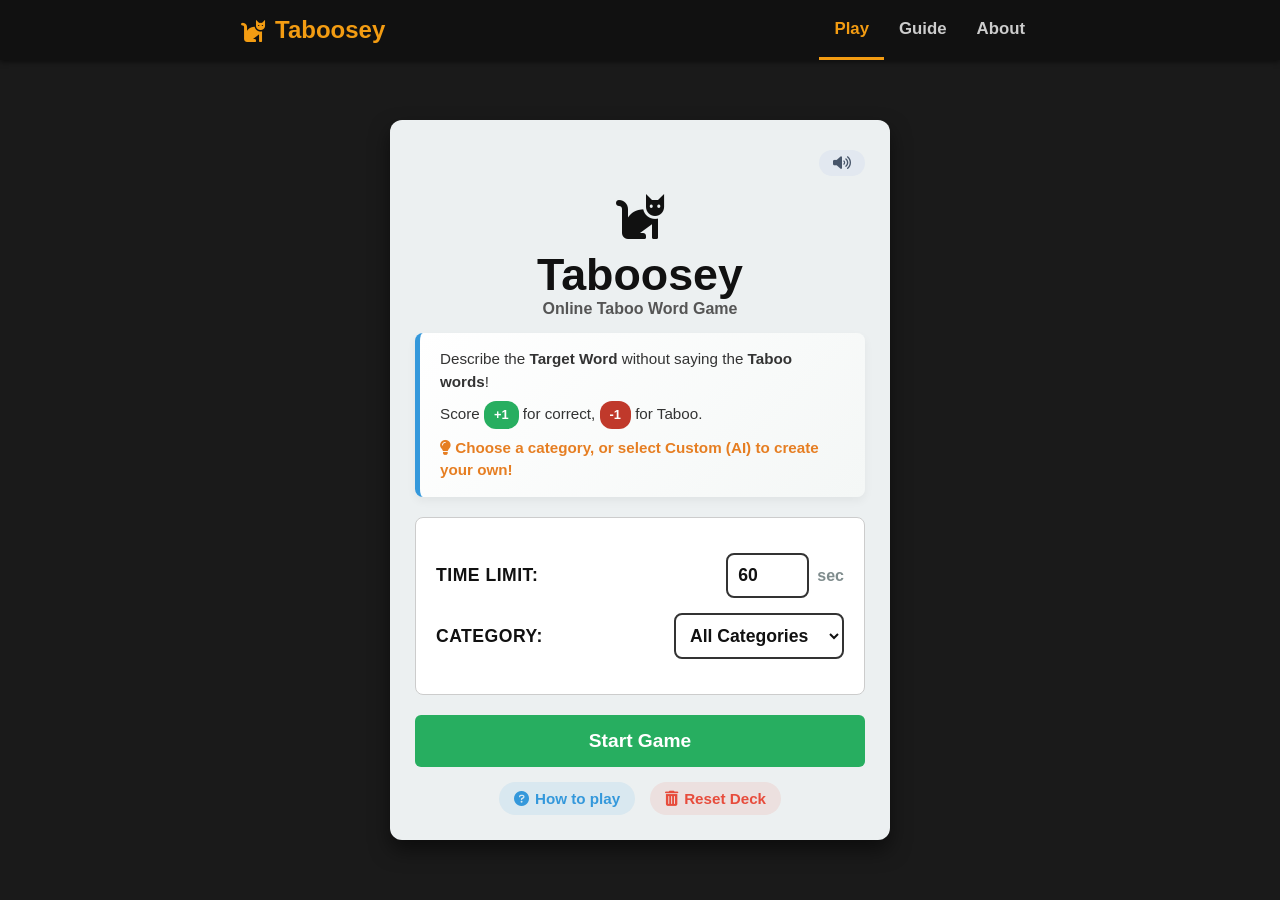
==== index.html @ 21d7a6ec "Add files via upload" ====
<!DOCTYPE html>
<html lang="en">
<head>
    <meta charset="UTF-8">
    <meta name="viewport" content="width=device-width, initial-scale=1.0, maximum-scale=1.0, user-scalable=no">
    <title>Taboosey: Online Taboo Word Game</title>
    
    <link rel="icon" type="image/png" href="icon.png?v=2">
    <link rel="apple-touch-icon" href="icon.png?v=2">
    <link rel="manifest" href="manifest.json">
    <meta name="theme-color" content="#1a1a1a">

    <meta name="description" content="Describe the word without saying the Taboo words! Play instantly on your phone.">
    
    <meta property="og:type" content="website">
    <meta property="og:url" content="https://taboosey.com/">
    <meta property="og:title" content="Taboosey: Online Taboo Word Game">
    <meta property="og:description" content="Describe the word without saying the Taboo words! Play instantly on your phone.">
    <meta property="og:image" content="https://taboosey.com/social-preview-image.png">
    <meta property="og:image:width" content="1200">
    <meta property="og:image:height" content="630">

    <meta name="twitter:card" content="summary_large_image">
    <meta name="twitter:title" content="Taboosey">
    <meta name="twitter:description" content="Describe the word without saying the Taboo words!">
    <meta name="twitter:image" content="https://taboosey.com/social-preview-image.png">

    <meta name="google-adsense-account" content="ca-pub-7570484814519250">
    <script async src="https://pagead2.googlesyndication.com/pagead/js/adsbygoogle.js?client=ca-pub-7570484814519250" crossorigin="anonymous"></script>

    <link rel="stylesheet" href="https://cdnjs.cloudflare.com/ajax/libs/font-awesome/6.0.0/css/all.min.css">
    <link rel="stylesheet" href="style.css">
</head>
<body>

    <!-- OUTER WEBPAGE NAVIGATION -->
    <nav class="top-nav">
        <div class="nav-content">
            <div class="logo"><i class="fas fa-cat"></i> Taboosey</div>
            <div class="nav-links">
                <button class="nav-tab active" data-target="page-play">Play</button>
                <button class="nav-tab" data-target="page-guide">Guide</button>
                <button class="nav-tab" data-target="page-about">About</button>
            </div>
        </div>
    </nav>

    <!-- PAGE 1: PLAY -->
    <main id="page-play" class="site-page active">
        <div class="app-wrapper">
            <div id="app">
                
                <div class="game-top-bar">
                    <button id="home-btn" class="top-bar-btn" style="display: none;"><i class="fas fa-home"></i> Menu</button>
                    <div style="flex: 1;"></div>
                    <button id="global-mute-btn" class="top-bar-btn"><i class="fas fa-volume-up"></i></button>
                </div>

                <div id="setup-screen" class="screen active">
                    <div class="title-area">
                        <i class="fas fa-cat main-cat-icon"></i>
                        <h1>Taboosey</h1>
                        <p class="subtitle">Online Taboo Word Game</p>
                    </div>
                    
                    <div class="brief-rules">
                        <p style="margin-top: 0; margin-bottom: 8px;">Describe the <strong>Target Word</strong> without saying the <strong>Taboo words</strong>!</p>
                        <p style="margin: 0; margin-bottom: 8px;">Score <span class="score-badge success">+1</span> for correct, <span class="score-badge danger">-1</span> for Taboo.</p>
                        <p style="margin: 0; font-weight: bold; color: #e67e22;"><i class="fas fa-lightbulb"></i> Choose a category, or select Custom (AI) to create your own!</p>
                    </div>
                    
                    <div class="settings-container">
                        <div class="input-group">
                            <label class="stylish-label" for="time-limit">Time Limit:</label>
                            <div class="input-wrap">
                                <input type="number" id="time-limit" value="60" min="10" max="120">
                                <span class="unit">sec</span>
                            </div>
                        </div>

                        <div class="input-group">
                            <label class="stylish-label" for="setup-category">Category:</label>
                            <select id="setup-category" class="stylish-input">
                                <option value="All">All Categories</option>
                                <option value="Food">Food & Drink</option>
                                <option value="Animals">Animals</option>
                                <option value="Tech">Technology</option>
                                <option value="Nature">Nature</option>
                                <option value="Places">Places & Locations</option>
                                <option value="Actions">Actions & Verbs</option>
                                <option value="Custom">Custom (AI)</option>
                            </select>
                        </div>
                        
                        <div class="input-group" id="custom-cat-group-setup" style="display: none; align-items: flex-start; flex-direction: column;">
                            <label class="stylish-label" for="custom-cat-input-setup" style="margin-bottom: 5px;">Custom Topic:</label>
                            <div style="width: 100%;">
                                <input type="text" id="custom-cat-input-setup" class="stylish-input" placeholder="Type anything..." style="width: 100%; box-sizing: border-box;">
                                <span id="error-msg-setup" class="error-text">Please enter a topic!</span>
                            </div>
                        </div>
                    </div>

                    <button id="start-game-btn" class="btn-success btn-large">Start Game</button>
                    
                    <div class="bottom-links-container">
                        <span class="how-to-play-link"><i class="fas fa-question-circle"></i> How to play</span>
                        <span id="clear-memory-link" class="reset-memory-link"><i class="fas fa-trash-alt"></i> Reset Deck</span>
                    </div>
                </div>

                <div id="turn-screen" class="screen">
                    <div class="turn-header">
                        <h2 id="team-announcement">Team 1's Turn</h2>
                    </div>
                    
                    <div class="stats-panel">
                        <div class="team-totals">
                            <div class="team-stat">
                                <h3 class="t1-label">Team 1</h3>
                                <span id="t1-score-display" class="big-score t1-score">0</span>
                            </div>
                            <div class="team-stat">
                                <h3 class="t2-label">Team 2</h3>
                                <span id="t2-score-display" class="big-score t2-score">0</span>
                            </div>
                        </div>
                        
                        <div class="history-section">
                            <h3>Round History</h3>
                            <div class="history-grid-header">
                                <span class="hg-round">Round</span>
                                <span class="hg-t1 t1-label">T1</span>
                                <span class="hg-blank"></span>
                                <span class="hg-t2 t2-label">T2</span>
                                <span class="hg-details"></span>
                            </div>
                            <div class="history-container">
                                <ul id="score-history-list">
                                    <li class="history-placeholder">No rounds played yet.</li>
                                </ul>
                            </div>
                        </div>
                    </div>

                    <div class="ad-container-manual">
                        <ins class="adsbygoogle"
                             style="display:block"
                             data-ad-client="ca-pub-7570484814519250"
                             data-ad-slot="REPLACE_WITH_YOUR_AD_SLOT_ID"
                             data-ad-format="horizontal"
                             data-full-width-responsive="true"></ins>
                    </div>

                    <div class="turn-controls">
                        <div class="settings-row">
                            <div class="setting-item">
                                <label class="stylish-label" for="turn-time-limit">Time:</label>
                                <input type="number" id="turn-time-limit" class="small-input" value="60" min="10" max="120">
                            </div>
                            <div class="setting-item">
                                <label class="stylish-label" for="turn-category">Category:</label>
                                <select id="turn-category" class="stylish-input small-select">
                                    <option value="All">All</option>
                                    <option value="Food">Food</option>
                                    <option value="Animals">Animals</option>
                                    <option value="Tech">Tech</option>
                                    <option value="Nature">Nature</option>
                                    <option value="Places">Places</option>
                                    <option value="Actions">Actions</option>
                                    <option value="Custom">Custom (AI)</option>
                                </select>
                            </div>
                            
                            <div class="setting-item" id="custom-cat-group-turn" style="display: none; width: 100%; flex-direction: column; margin-top: 5px;">
                                <div style="display: flex; align-items: center; gap: 8px; width: 100%;">
                                    <label class="stylish-label" for="custom-cat-input-turn">Topic:</label>
                                    <input type="text" id="custom-cat-input-turn" class="stylish-input" placeholder="Type anything..." style="flex: 1;">
                                </div>
                                <span id="error-msg-turn" class="error-text">Please enter a topic!</span>
                            </div>
                        </div>

                        <div class="action-row">
                            <button id="reset-scores-btn" class="btn-danger">Reset</button>
                            <button id="start-turn-btn" class="btn-success">Start Next Round</button>
                        </div>
                    </div>
                </div>

                <div id="game-screen" class="screen">
                    <div class="header">
                        <div class="timer-wrap">
                            <span id="timer-display">60</span>s
                        </div>
                        <div class="score-wrap">
                            Score: <span id="current-round-score">0</span>
                        </div>
                    </div>
                    
                    <div class="card taboo-card" id="active-card">
                        <div id="loading-overlay" style="display: none;">
                            <i class="fas fa-spinner fa-spin"></i> Generating...<br>
                            <span style="font-size: 0.9rem; color: #7f8c8d; font-weight: normal;">(timer paused)</span>
                        </div>

                        <div id="card-content">
                            <h2 id="target-word">WORD</h2>
                            <hr>
                            <ul id="taboo-words">
                                <li>Taboo 1</li>
                                <li>Taboo 2</li>
                            </ul>
                        </div>
                    </div>

                    <div class="controls">
                        <button id="taboo-btn" class="btn-danger">Taboo (-1)</button>
                        <button id="skip-btn" class="btn-secondary">Skip (0)</button>
                        <button id="correct-btn" class="btn-success">Correct (+1)</button>
                    </div>
                    
                    <div class="utility-controls">
                        <button id="pause-btn" class="btn-warning">Pause</button>
                        <button id="end-round-btn" class="btn-danger">End Round</button>
                    </div>
                </div>

                <!-- Modals -->
                <div id="rules-modal" class="modal">
                    <div class="modal-content">
                        <span class="close-btn" id="close-rules-btn">&times;</span>
                        <h2><i class="fas fa-book-open"></i> How to Play</h2>
                        <ul class="aesthetic-list">
                            <li>Divide into two teams.</li>
                            <li>One player acts as the clue-giver. They must describe the <strong>Target Word</strong> to their team without using any of the <strong>Taboo words</strong> below it.</li>
                            <li><span class="score-badge success">+1 point</span> for correct guesses.</li>
                            <li><span class="score-badge danger">-1 point</span> if you accidentally say a Taboo word.</li>
                            <li><span class="score-badge secondary">0 points</span> to skip a hard word.</li>
                            <li>When time runs out, pass the device to the other team!</li>
                        </ul>
                    </div>
                </div>

                <div id="round-details-modal" class="modal">
                    <div class="modal-content" style="max-width: 450px;">
                        <span class="close-btn" id="close-details-btn">&times;</span>
                        <h2 id="details-round-title"><i class="fas fa-list-alt"></i> Details</h2>
                        <div class="details-teams-container">
                            <div class="details-team">
                                <h3 class="t1-label">Team 1</h3>
                                <ul id="t1-details-list" class="details-list"></ul>
                            </div>
                            <div class="details-team">
                                <h3 class="t2-label">Team 2</h3>
                                <ul id="t2-details-list" class="details-list"></ul>
                            </div>
                        </div>
                    </div>
                </div>

                <div id="custom-alert-modal" class="modal">
                    <div class="modal-content" style="max-width: 320px; text-align: center;">
                        <h2 id="custom-alert-title" style="border: none; padding-bottom: 0; margin-bottom: 10px;">Notice</h2>
                        <p id="custom-alert-message" style="margin: 10px 0 20px 0; color: #444; font-size: 1rem; line-height: 1.4;"></p>
                        <div class="action-row">
                            <button id="custom-alert-cancel" class="btn-secondary">Cancel</button>
                            <button id="custom-alert-confirm" class="btn-danger">Confirm</button>
                        </div>
                    </div>
                </div>
            </div>
        </div>
    </main>

    <!-- PAGE 2: GUIDE -->
    <main id="page-guide" class="site-page">
        <div class="info-container">
            <h2>Taboosey Guide</h2>
            <h3>What is Taboosey?</h3>
            <p>Taboosey is an online party word game that tests your creativity and communication. Whether you are hosting a game night with friends, running a team-building exercise on Zoom, or hanging out in the living room, Taboosey provides a fun experience. The concept is simple: describe the target word to your teammates without uttering any of the forbidden 'taboo' words listed on the card.</p>
            <h3>How to Play</h3>
            <p>Divide your group into two teams. When a team's round begins, one player is designated as the "clue-giver." This player looks at the screen, which displays a large <strong>Target Word</strong> at the top, followed by a list of 5 <strong>Taboo words</strong> below it.</p>
            <ul>
                <li><strong>Correct Guesses (+1 Point):</strong> If the team successfully guesses the word, tap the green "Correct" button to earn a point.</li>
                <li><strong>Taboo Violation (-1 Point):</strong> If the clue-giver accidentally says a forbidden word, tap the red "Taboo" button. You lose a point.</li>
                <li><strong>Skipping (0 Points):</strong> If a word is too difficult, you can pass by tapping the gray "Skip" button.</li>
            </ul>
            <h3>Winning Strategies</h3>
            <p><strong>Use Synonyms:</strong> The best clue-givers immediately think of alternative definitions. If the target word is "Bark," don't just think of a dog—describe the outside of a tree!</p>
            <p><strong>Fill in the Blank:</strong> Use common phrases or pop culture references where the target word is the missing piece (e.g., "The famous spy is named James ____").</p>
            <h3>The Custom (AI) Category</h3>
            <p>Our Custom (AI) Category feature allows you to input any topic—from "1990s Movies" to "Chemistry Terms"—and generates a custom playable deck using artificial intelligence.</p>
        </div>
    </main>

    <!-- PAGE 3: ABOUT -->
    <main id="page-about" class="site-page">
        <div class="info-container" style="text-align: center;">
            <h2>About Taboosey</h2>
            <p>Taboosey is a fast and easy way to play a Taboo word-guessing game with friends, without needing physical cards. With a massive built-in word deck and smart memory tracking, words are never repeated, ensuring every round stays fresh and unpredictable.</p>
            <div style="margin: 30px 0;">
                <a href="mailto:feedback@taboosey.com?subject=Taboosey%20Feedback" class="btn-success" style="text-decoration: none; display: inline-block; padding: 12px 25px;"><i class="fas fa-envelope"></i> Contact Support</a>
            </div>
            <div style="margin-top: 30px; padding-top: 15px; border-top: 1px solid #ddd;">
                <h3>Legal Policies</h3>
                <p>
                    <a href="privacy.html" style="color: #3498db; text-decoration: none; margin: 0 10px;">Privacy Policy</a> | 
                    <a href="terms.html" style="color: #3498db; text-decoration: none; margin: 0 10px;">Terms of Service</a>
                </p>
            </div>
        </div>
    </main>

    <script src="words.js"></script>
    <script src="script.js"></script>
</body>
</html>
---- style.css ----
body {
    font-family: 'Segoe UI', Tahoma, Geneva, Verdana, sans-serif;
    background-color: #1a1a1a;
    color: #333;
    display: flex;
    flex-direction: column;
    min-height: 100vh;
    margin: 0;
    padding: 0;
    overscroll-behavior-y: contain; 
}

/* --- OUTER NAVIGATION --- */
.top-nav {
    background-color: #111;
    color: white;
    width: 100%;
    box-shadow: 0 2px 5px rgba(0,0,0,0.5);
    z-index: 100;
}

.nav-content {
    max-width: 800px;
    margin: 0 auto;
    display: flex;
    justify-content: space-between;
    align-items: center;
    padding: 0 15px;
    height: 60px; /* Increased from 50px */
}

.logo {
    font-size: 1.5rem; /* Increased from 1.2rem */
    font-weight: bold;
    display: flex;
    align-items: center;
    gap: 8px; /* Increased */
    color: #f39c12;
}

.nav-links {
    display: flex;
    height: 100%;
}

.nav-tab {
    background: transparent;
    border: none;
    color: #ccc;
    font-size: 1.05rem; /* Increased from 0.95rem */
    font-weight: bold;
    padding: 0 15px; /* Increased from 12px */
    cursor: pointer;
    transition: 0.2s;
    height: 100%;
    border-bottom: 3px solid transparent;
    border-radius: 0;
}

.nav-tab:hover { color: white; background: rgba(255,255,255,0.05); }
.nav-tab.active { color: #f39c12; border-bottom: 3px solid #f39c12; }

/* --- OUTER PAGES --- */
.site-page {
    display: none;
    flex: 1;
    width: 100%;
    animation: fadeIn 0.3s ease-in-out;
}

.site-page.active {
    display: flex;
    flex-direction: column;
}

.info-container {
    background: #ecf0f1;
    max-width: 800px;
    margin: 30px auto; /* Increased margin */
    padding: 30px; /* Increased padding */
    border-radius: 12px;
    box-shadow: 0 5px 15px rgba(0,0,0,0.3);
    line-height: 1.6; /* Increased line-height */
    width: 90%;
    box-sizing: border-box;
}

.info-container h2 { margin-top: 0; color: #111; border-bottom: 2px solid #ccc; padding-bottom: 10px; font-size: 1.6rem;}
.info-container h3 { color: #2c3e50; margin-top: 25px; font-size: 1.2rem; }

@keyframes fadeIn {
    from { opacity: 0; transform: translateY(5px); }
    to { opacity: 1; transform: translateY(0); }
}

/* --- APP WRAPPER & INNER GAME --- */
.app-wrapper {
    flex: 1;
    display: flex;
    justify-content: center;
    align-items: center;
    width: 100%;
    padding: 15px; /* Reverted padding */
    box-sizing: border-box;
    overflow-y: auto; 
}

#app {
    background: #ecf0f1;
    padding: 25px; /* Reverted from 15px back to full desktop size */
    border-radius: 12px; /* Smoother corners */
    box-shadow: 0 10px 20px rgba(0,0,0,0.5); /* Reverted shadow */
    width: 100%;
    max-width: 500px; /* INCREASED from 420px to 500px for desktop breathing room */
    text-align: center;
    position: relative;
    box-sizing: border-box;
}

/* --- Game Utility Top Bar --- */
.game-top-bar {
    display: flex;
    width: 100%;
    margin-bottom: 10px; /* Reverted margin */
    min-height: 36px; /* Reverted min-height */
    align-items: center;
}
.top-bar-btn {
    background-color: #e2e8f0;
    color: #475569;
    border: none;
    border-radius: 20px;
    padding: 6px 14px; /* Reverted padding */
    font-size: 0.9rem; /* Reverted font-size */
    font-weight: bold;
    cursor: pointer;
    display: flex;
    align-items: center;
    gap: 6px;
    transition: 0.2s;
}
.top-bar-btn:hover { background-color: #cbd5e1; color: #1e293b; transform: scale(1.05); }

.screen { display: none; }
.screen.active { display: block; }

.title-area { margin-bottom: 15px; color: #111; }
.title-area h1 { font-size: 2.8rem; margin: 0; color: #111; }
.main-cat-icon { font-size: 3rem; color: #111; margin-bottom: 10px; }
.subtitle { margin: 0; font-size: 1rem; color: #555; font-weight: bold; }

.brief-rules {
    background: linear-gradient(135deg, #ffffff 0%, #f4f7f6 100%);
    border-left: 5px solid #3498db;
    padding: 15px 20px; /* Reverted padding */
    border-radius: 8px;
    box-shadow: 0 4px 10px rgba(0,0,0,0.05);
    margin-bottom: 20px; /* Reverted margin */
    text-align: left;
    color: #333;
    font-size: 0.95rem; /* Reverted font-size */
    line-height: 1.5;
}

.score-badge {
    display: inline-block;
    padding: 4px 10px; /* Reverted padding */
    border-radius: 12px;
    font-size: 0.8rem; /* Reverted font-size */
    font-weight: bold;
    color: white;
}
.score-badge.success { background-color: #27ae60; }
.score-badge.danger { background-color: #c0392b; }
.score-badge.secondary { background-color: #95a5a6; }

.settings-container { background: white; padding: 20px; border-radius: 8px; margin-bottom: 20px; border: 1px solid #ccc; }
.input-group { margin: 15px 0; display: flex; justify-content: space-between; align-items: center; gap: 10px; }
.stylish-label { font-weight: 700; color: #111; font-size: 1.1rem; text-transform: uppercase; letter-spacing: 0.5px; }
.input-wrap { display: flex; align-items: center; gap: 8px; }
.unit { color: #7f8c8d; font-weight: bold; font-size: 1rem; }

input[type="number"], input[type="text"], .stylish-input {
    padding: 10px; /* Reverted padding */
    font-size: 1.1rem; /* Reverted font-size */
    border: 2px solid #333;
    border-radius: 8px;
    background-color: #fff;
    color: #111;
    font-weight: bold;
    outline: none;
    box-sizing: border-box;
}
input[type="number"]:focus, input[type="text"]:focus, .stylish-input:focus { border-color: #f39c12; }

.error-text { color: #e74c3c; font-size: 0.85rem; font-weight: bold; margin-top: 5px; display: none; text-align: right; width: 100%;}
.input-error { border-color: #e74c3c !important; }

#setup-category { max-width: 170px; text-overflow: ellipsis; }
.small-input { width: 60px !important; padding: 8px !important; }
.small-select { width: 120px !important; padding: 8px !important; font-size: 1rem; }

.stats-panel { background: white; border-radius: 8px; padding: 20px; margin-bottom: 20px; border: 1px solid #ccc; }
.team-totals { display: flex; justify-content: space-around; border-bottom: 2px solid #ecf0f1; padding-bottom: 15px; margin-bottom: 15px; }
.team-stat h3 { margin: 0 0 10px 0; font-size: 1.1rem; }
.big-score { font-size: 3rem; font-weight: bold; line-height: 1;}
.t1-label { color: #3498db; } 
.t2-label { color: #f39c12; } 
.t1-score { color: #2980b9; }
.t2-score { color: #e67e22; }

.history-section h3 { margin: 0 0 10px 0; color: #7f8c8d; font-size: 1.1rem; }
.history-grid-header, .history-item { display: grid; grid-template-columns: 1fr 40px 20px 40px 40px; align-items: center; }
.history-grid-header { padding: 0 15px 5px 15px; font-size: 0.8rem; color: #7f8c8d; font-weight: bold; text-transform: uppercase; }
.hg-round { text-align: left; }
.hg-t1, .hg-t2, .hg-blank { text-align: center; }
.history-container { max-height: 120px; overflow-y: auto; background: #f9f9f9; border-radius: 6px; padding: 8px; border: 1px solid #e0e0e0; }
#score-history-list { list-style: none; padding: 0; margin: 0; }
.history-item { background: #fff; padding: 8px 15px; border-radius: 6px; margin-bottom: 5px; border: 1px solid #ddd; }
.hist-round { font-weight: bold; color: #555; font-size: 0.95rem; }
.hist-score { font-size: 1.1rem; font-weight: bold; }
.hist-vs { color: #ccc; font-size: 0.9rem; }
.history-placeholder { color: #aaa; text-align: center; justify-content: center !important; display: flex; padding: 10px; font-size: 0.95rem; }

.details-btn {
    background: rgba(52, 152, 219, 0.1); border: none; color: #3498db; cursor: pointer;
    padding: 6px; border-radius: 50%; font-size: 0.9rem; display: flex; align-items: center; justify-content: center;
}

.turn-header { display: flex; align-items: center; justify-content: center; margin-bottom: 10px; }
.turn-header h2 { color: #111; font-size: 2rem; margin: 0; }
.settings-row { background: white; padding: 10px 15px; border-radius: 8px; margin-bottom: 15px; display: flex; flex-wrap: wrap; justify-content: center; align-items: center; gap: 15px; border: 1px solid #ccc;}
.setting-item { display: flex; align-items: center; gap: 8px; }

/* Keep ad space compact */
.ad-container-manual { margin: 15px 0; min-height: 90px; overflow: hidden; display: flex; justify-content: center; align-items: center;}

.action-row { display: flex; justify-content: space-between; gap: 10px; }
.action-row button { flex: 1; margin: 0; }

.bottom-links-container { margin-top: 15px; display: flex; justify-content: center; gap: 15px; flex-wrap: wrap;}

.how-to-play-link, .reset-memory-link {
    display: inline-flex; align-items: center; gap: 6px; font-size: 0.95rem; cursor: pointer; font-weight: bold;
    padding: 8px 15px; border-radius: 20px; margin-top: 0;
}
.how-to-play-link { color: #3498db; background: rgba(52, 152, 219, 0.1); }
.reset-memory-link { color: #e74c3c; background: rgba(231, 76, 60, 0.1); }

.taboo-card { background: white; padding: 30px 20px; border-radius: 8px; border: 2px solid #111; margin: 20px 0; position: relative; box-shadow: 0 4px 8px rgba(0,0,0,0.2); min-height: 180px; display: flex; flex-direction: column; justify-content: center; }
#loading-overlay { font-size: 1.5rem; color: #f39c12; font-weight: bold; text-align: center; }
#target-word { font-size: 2.2rem; color: #e67e22; margin: 0 0 10px 0; text-transform: uppercase; line-height: 1.2;}
#taboo-words { list-style-type: none; padding: 0; color: #111; font-size: 1.3rem; font-weight: bold; margin: 10px 0 0 0;}
#taboo-words li { margin: 8px 0; }
hr { margin: 12px 0; border: 0; border-top: 1px solid #eee; }

.header { display: flex; justify-content: space-between; font-size: 1.5rem; font-weight: bold; margin-bottom: 10px; align-items: center; color: #111;}
.timer-wrap { color: #f39c12; }
.score-wrap { font-size: 1.2rem; }
.controls { display: flex; justify-content: center; flex-wrap: wrap; gap: 10px; margin-bottom: 15px; }
.utility-controls { margin-top: 15px; border-top: 1px solid #ccc; padding-top: 15px; display: flex; justify-content: center; gap: 10px; }

button { padding: 12px 15px; font-size: 1rem; border: none; border-radius: 6px; cursor: pointer; color: white; background-color: #333; font-weight: bold; transition: 0.2s; white-space: nowrap; }
button:active:not(:disabled) { filter: brightness(80%); transform: scale(0.95); } /* Better mobile tap feedback */
button:disabled { opacity: 0.5; cursor: not-allowed; }
.btn-large { width: 100%; font-size: 1.2rem; padding: 15px; }
.btn-success { background-color: #27ae60; }
.btn-warning { background-color: #f39c12; color: #fff; }
.btn-danger { background-color: #c0392b; }
.btn-secondary { background-color: #95a5a6; }

/* Modals */
.modal {
    display: none; position: absolute; z-index: 100; left: 0; top: 0; width: 100%; height: 100%;
    background-color: rgba(0,0,0,0.6); backdrop-filter: blur(2px); align-items: center; justify-content: center;
}
.modal.active { display: flex; }

.modal-content {
    background-color: #fefefe; padding: 25px; border-radius: 12px; width: 90%; max-width: 400px;
    text-align: left; position: relative; box-shadow: 0 5px 15px rgba(0,0,0,0.4); max-height: 90vh; overflow-y: auto;
}

.modal-content h2 { margin-top: 0; color: #2c3e50; font-size: 1.6rem; text-align: center; border-bottom: 2px solid #ecf0f1; padding-bottom: 15px; margin-bottom: 20px;}

.close-btn { color: #aaa; position: absolute; top: 15px; right: 20px; font-size: 28px; font-weight: bold; cursor: pointer; line-height: 1; }

.aesthetic-list { list-style: none; padding: 0; margin: 0; }
.aesthetic-list li {
    background: #f8f9fa; margin-bottom: 10px; padding: 12px 15px;
    border-radius: 8px; border-left: 4px solid #f39c12;
    font-size: 0.95rem; color: #444; line-height: 1.4;
}

.details-teams-container { display: flex; gap: 15px; margin-top: 15px; }
.details-team { flex: 1; background: #f8f9fa; padding: 12px; border-radius: 8px; border: 1px solid #eee; }
.details-team h3 { margin-top: 0; font-size: 1.1rem; text-align: center; margin-bottom: 10px; border-bottom: 2px solid #ddd; padding-bottom: 5px; }
.details-list { list-style: none; padding: 0; margin: 0; max-height: 250px; overflow-y: auto; }
.details-list li { display: flex; justify-content: space-between; align-items: center; padding: 6px 0; border-bottom: 1px solid #eee; font-size: 0.95rem; font-weight: bold; color: #444; }
.status-icon { font-size: 1.1rem; }
.status-icon.correct { color: #27ae60; }
.status-icon.skip { color: #95a5a6; }
.status-icon.taboo { color: #c0392b; }

/* Visual Feedback Flash Animations */
@keyframes flashGreen {
    0% { background-color: #d4efdf; border-color: #27ae60; transform: scale(1.02); }
    100% { background-color: white; border-color: #111; transform: scale(1); }
}
@keyframes flashRed {
    0% { background-color: #fadbd8; border-color: #c0392b; transform: scale(0.98); }
    100% { background-color: white; border-color: #111; transform: scale(1); }
}
.flash-green { animation: flashGreen 0.3s ease-out; }
.flash-red { animation: flashRed 0.3s ease-out; }

/* === MOBILE OPTIMIZATION === */
/* The CSS above handles desktop. This media query overrides those sizes when on a mobile device */
@media (max-width: 480px), (max-height: 750px) {
    .app-wrapper { padding: 10px; }
    #app { padding: 15px; max-width: 420px; }
    .title-area h1 { font-size: 2.2rem; }
    .main-cat-icon { font-size: 2.2rem; margin-bottom: 5px; }
    .settings-container { padding: 15px; margin-bottom: 15px; }
    .input-group { margin: 10px 0; }
    .stylish-label { font-size: 1rem; }
    input[type="number"], input[type="text"], .stylish-input { padding: 8px; font-size: 1rem; }
    .btn-large { padding: 12px; font-size: 1.1rem; }
    .nav-tab { font-size: 0.9rem; padding: 0 10px; }
    .logo { font-size: 1.2rem; }
    .nav-content { height: 50px; }
    .brief-rules { padding: 10px 15px; font-size: 0.85rem; margin-bottom: 15px; }
    .score-badge { padding: 3px 8px; font-size: 0.75rem; }
    .game-top-bar { margin-bottom: 5px; min-height: 32px; }
    .top-bar-btn { padding: 5px 12px; font-size: 0.85rem; }
    .stats-panel { padding: 12px; margin-bottom: 10px; }
    .team-totals { padding-bottom: 10px; margin-bottom: 10px; }
    .big-score { font-size: 2.2rem; }
    .history-container { max-height: 80px; padding: 5px; }
    .history-item { padding: 5px 10px; margin-bottom: 4px; }
    .hist-round { font-size: 0.85rem; }
    .hist-score { font-size: 0.95rem; }
    .hist-vs { font-size: 0.8rem; }
    .turn-header h2 { font-size: 1.6rem; margin-bottom: 5px;}
    .settings-row { padding: 8px 10px; margin-bottom: 10px; }
    .ad-container-manual { margin: 10px 0; min-height: 50px; }
    .bottom-links-container { margin-top: 10px; }
    .how-to-play-link, .reset-memory-link { padding: 6px 12px; font-size: 0.8rem; }
    .taboo-card { padding: 20px 15px; margin: 15px 0; min-height: 150px; }
    #target-word { font-size: 1.8rem; margin: 0 0 5px 0; }
    #taboo-words { font-size: 1.1rem; margin: 5px 0 0 0;}
    #taboo-words li { margin: 4px 0; }
    .header { font-size: 1.3rem; margin-bottom: 5px;}
    .score-wrap { font-size: 1.1rem; }
    button { padding: 10px 12px; font-size: 0.95rem; }
    .controls { margin-bottom: 10px; gap: 8px; }
    .utility-controls { margin-top: 10px; padding-top: 10px; gap: 8px; }
    .modal-content { padding: 20px; width: 90%; max-width: 350px; }
    .modal-content h2 { font-size: 1.3rem; padding-bottom: 10px; margin-bottom: 15px;}
    .aesthetic-list li { margin-bottom: 8px; padding: 10px 12px; font-size: 0.85rem; }
    .details-team h3 { font-size: 0.95rem; margin-bottom: 8px; padding-bottom: 4px; }
    .details-list li { padding: 4px 0; font-size: 0.85rem; }
}
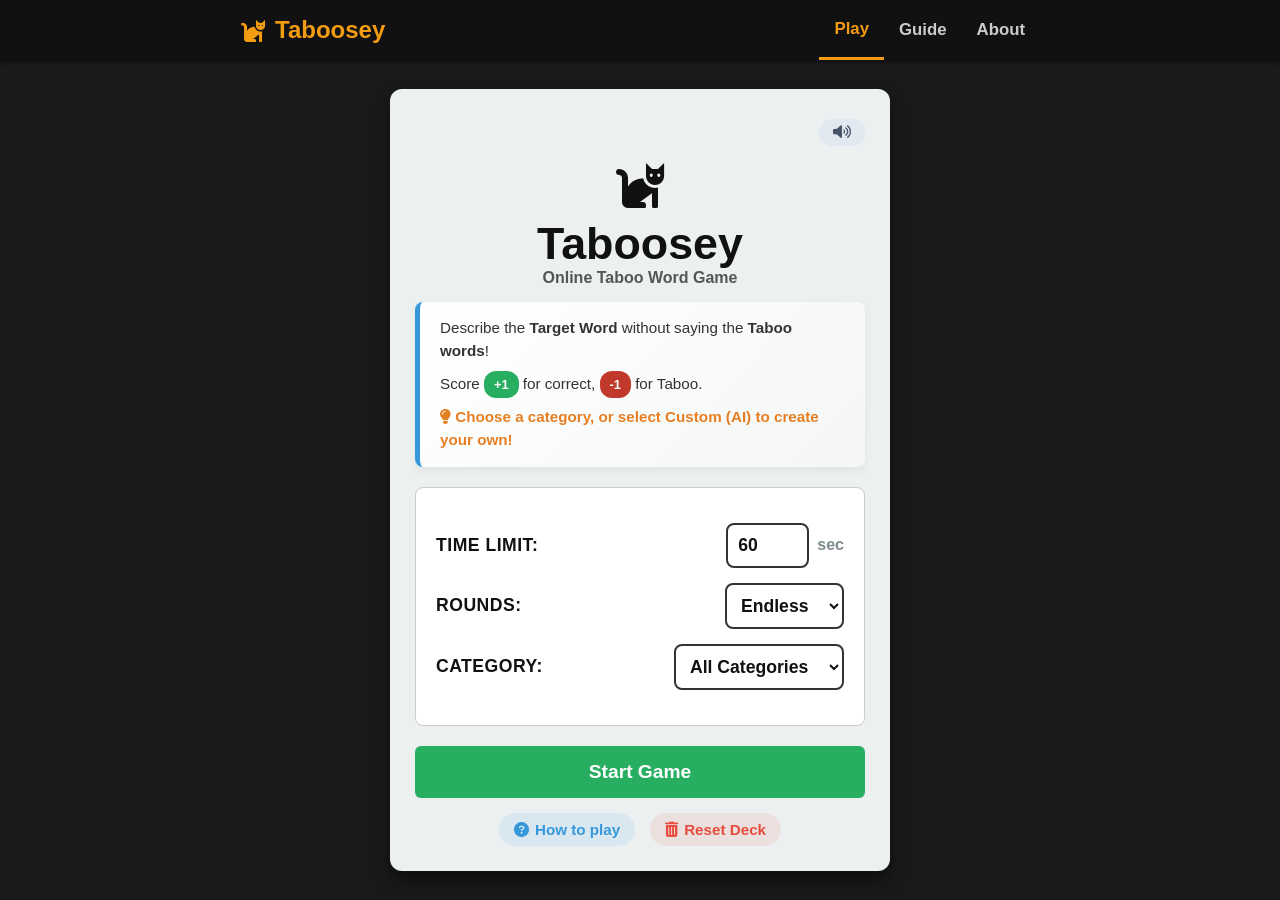
==== commit 82fdbb80: "Add files via upload" ====
--- a/index.html
+++ b/index.html
@@ -9,6 +9,9 @@
     <link rel="apple-touch-icon" href="icon.png?v=2">
     <link rel="manifest" href="manifest.json">
     <meta name="theme-color" content="#1a1a1a">
+    <meta name="apple-mobile-web-app-capable" content="yes">
+    <meta name="apple-mobile-web-app-status-bar-style" content="black-translucent">
+    <meta name="apple-mobile-web-app-title" content="Taboosey">
 
     <meta name="description" content="Describe the word without saying the Taboo words! Play instantly on your phone.">
     
@@ -25,6 +28,30 @@
     <meta name="twitter:description" content="Describe the word without saying the Taboo words!">
     <meta name="twitter:image" content="https://taboosey.com/social-preview-image.png">
 
+    <link rel="canonical" href="https://taboosey.com/">
+
+    <script type="application/ld+json">
+    {
+      "@context": "https://schema.org",
+      "@type": "VideoGame",
+      "name": "Taboosey",
+      "description": "Online Taboo word game — describe the word without saying the taboo words!",
+      "url": "https://taboosey.com",
+      "applicationCategory": "GameApplication",
+      "operatingSystem": "Web, Android, iOS",
+      "offers": { "@type": "Offer", "price": "0", "priceCurrency": "USD" }
+    }
+    </script>
+
+    <!-- Google Analytics GA4 — replace G-XXXXXXXXXX with your Measurement ID -->
+    <script async src="https://www.googletagmanager.com/gtag/js?id=G-XXXXXXXXXX"></script>
+    <script>
+      window.dataLayer = window.dataLayer || [];
+      function gtag(){dataLayer.push(arguments);}
+      gtag('js', new Date());
+      gtag('config', 'G-XXXXXXXXXX');
+    </script>
+
     <meta name="google-adsense-account" content="ca-pub-7570484814519250">
     <script async src="https://pagead2.googlesyndication.com/pagead/js/adsbygoogle.js?client=ca-pub-7570484814519250" crossorigin="anonymous"></script>
 
@@ -32,6 +59,25 @@
     <link rel="stylesheet" href="style.css">
 </head>
 <body>
+
+    <div id="ios-install-banner" class="ios-install-banner" style="display: none;">
+        <img src="icon.png" alt="Taboosey icon" class="ios-install-icon">
+        <div class="ios-install-text">
+            <strong>Install Taboosey</strong>
+            <span>Tap <i class="fas fa-arrow-up-from-bracket"></i> then <strong>Add to Home Screen</strong></span>
+        </div>
+        <button id="ios-install-dismiss" class="ios-install-dismiss" aria-label="Dismiss">&times;</button>
+    </div>
+
+    <div id="android-install-banner" class="ios-install-banner" style="display: none;">
+        <img src="icon.png" alt="Taboosey icon" class="ios-install-icon">
+        <div class="ios-install-text">
+            <strong>Install Taboosey</strong>
+            <span>Add it to your home screen for the full app experience.</span>
+        </div>
+        <button id="android-install-btn" class="android-install-btn">Install</button>
+        <button id="android-install-dismiss" class="ios-install-dismiss" aria-label="Dismiss">&times;</button>
+    </div>
 
     <!-- OUTER WEBPAGE NAVIGATION -->
     <nav class="top-nav">
@@ -39,8 +85,8 @@
             <div class="logo"><i class="fas fa-cat"></i> Taboosey</div>
             <div class="nav-links">
                 <button class="nav-tab active" data-target="page-play">Play</button>
-                <button class="nav-tab" data-target="page-guide">Guide</button>
-                <button class="nav-tab" data-target="page-about">About</button>
+                <a class="nav-tab" href="guide.html">Guide</a>
+                <a class="nav-tab" href="about.html">About</a>
             </div>
         </div>
     </nav>
@@ -76,6 +122,18 @@
                                 <input type="number" id="time-limit" value="60" min="10" max="120">
                                 <span class="unit">sec</span>
                             </div>
+                        </div>
+
+                        <div class="input-group">
+                            <label class="stylish-label" for="rounds-limit">Rounds:</label>
+                            <select id="rounds-limit" class="stylish-input" style="max-width: 120px;">
+                                <option value="inf" selected>Endless</option>
+                                <option value="1">1 round</option>
+                                <option value="2">2 rounds</option>
+                                <option value="3">3 rounds</option>
+                                <option value="4">4 rounds</option>
+                                <option value="5">5 rounds</option>
+                            </select>
                         </div>
 
                         <div class="input-group">
@@ -143,20 +201,22 @@
                         </div>
                     </div>
 
-                    <div class="ad-container-manual">
-                        <ins class="adsbygoogle"
-                             style="display:block"
-                             data-ad-client="ca-pub-7570484814519250"
-                             data-ad-slot="REPLACE_WITH_YOUR_AD_SLOT_ID"
-                             data-ad-format="horizontal"
-                             data-full-width-responsive="true"></ins>
-                    </div>
-
                     <div class="turn-controls">
                         <div class="settings-row">
                             <div class="setting-item">
                                 <label class="stylish-label" for="turn-time-limit">Time:</label>
                                 <input type="number" id="turn-time-limit" class="small-input" value="60" min="10" max="120">
+                            </div>
+                            <div class="setting-item">
+                                <label class="stylish-label" for="rounds-limit-turn">Rounds:</label>
+                                <select id="rounds-limit-turn" class="stylish-input small-select">
+                                    <option value="inf" selected>Endless</option>
+                                    <option value="1">1 round</option>
+                                    <option value="2">2 rounds</option>
+                                    <option value="3">3 rounds</option>
+                                    <option value="4">4 rounds</option>
+                                    <option value="5">5 rounds</option>
+                                </select>
                             </div>
                             <div class="setting-item">
                                 <label class="stylish-label" for="turn-category">Category:</label>
@@ -191,12 +251,13 @@
                 <div id="game-screen" class="screen">
                     <div class="header">
                         <div class="timer-wrap">
-                            <span id="timer-display">60</span>s
+                            <span id="timer-display">60</span>s <span id="paused-indicator" style="display: none; color: #f39c12; font-style: italic; font-weight: normal;">(paused)</span>
                         </div>
                         <div class="score-wrap">
                             Score: <span id="current-round-score">0</span>
                         </div>
                     </div>
+                    <div id="timer-bar-wrap"><div id="timer-bar"></div></div>
                     
                     <div class="card taboo-card" id="active-card">
                         <div id="loading-overlay" style="display: none;">
@@ -223,6 +284,41 @@
                     <div class="utility-controls">
                         <button id="pause-btn" class="btn-warning">Pause</button>
                         <button id="end-round-btn" class="btn-danger">End Round</button>
+                    </div>
+                    <div id="keyboard-legend">&#8592; Taboo &nbsp;&nbsp; &#8595; Skip &nbsp;&nbsp; &#8594; Correct</div>
+                </div>
+
+                <div id="gameover-screen" class="screen">
+                    <div class="gameover-winner" id="gameover-winner-text"></div>
+                    <div class="stats-panel">
+                        <div class="team-totals">
+                            <div class="team-stat">
+                                <h3 class="t1-label">Team 1</h3>
+                                <span id="go-t1-score" class="big-score t1-score">0</span>
+                            </div>
+                            <div class="team-stat">
+                                <h3 class="t2-label">Team 2</h3>
+                                <span id="go-t2-score" class="big-score t2-score">0</span>
+                            </div>
+                        </div>
+                        <p id="go-category" class="go-category-label"></p>
+                        <div class="history-section">
+                            <h3>Round History</h3>
+                            <div class="history-grid-header">
+                                <span class="hg-round">Round</span>
+                                <span class="hg-t1 t1-label">T1</span>
+                                <span class="hg-blank"></span>
+                                <span class="hg-t2 t2-label">T2</span>
+                                <span class="hg-details"></span>
+                            </div>
+                            <div class="history-container">
+                                <ul id="go-history-list"></ul>
+                            </div>
+                        </div>
+                    </div>
+                    <div class="action-row" style="margin-top: 15px;">
+                        <button id="play-again-btn" class="btn-success">Play Again</button>
+                        <button id="new-game-btn" class="btn-warning">New Game</button>
                     </div>
                 </div>
 
@@ -271,45 +367,7 @@
                 </div>
             </div>
         </div>
-    </main>
-
-    <!-- PAGE 2: GUIDE -->
-    <main id="page-guide" class="site-page">
-        <div class="info-container">
-            <h2>Taboosey Guide</h2>
-            <h3>What is Taboosey?</h3>
-            <p>Taboosey is an online party word game that tests your creativity and communication. Whether you are hosting a game night with friends, running a team-building exercise on Zoom, or hanging out in the living room, Taboosey provides a fun experience. The concept is simple: describe the target word to your teammates without uttering any of the forbidden 'taboo' words listed on the card.</p>
-            <h3>How to Play</h3>
-            <p>Divide your group into two teams. When a team's round begins, one player is designated as the "clue-giver." This player looks at the screen, which displays a large <strong>Target Word</strong> at the top, followed by a list of 5 <strong>Taboo words</strong> below it.</p>
-            <ul>
-                <li><strong>Correct Guesses (+1 Point):</strong> If the team successfully guesses the word, tap the green "Correct" button to earn a point.</li>
-                <li><strong>Taboo Violation (-1 Point):</strong> If the clue-giver accidentally says a forbidden word, tap the red "Taboo" button. You lose a point.</li>
-                <li><strong>Skipping (0 Points):</strong> If a word is too difficult, you can pass by tapping the gray "Skip" button.</li>
-            </ul>
-            <h3>Winning Strategies</h3>
-            <p><strong>Use Synonyms:</strong> The best clue-givers immediately think of alternative definitions. If the target word is "Bark," don't just think of a dog—describe the outside of a tree!</p>
-            <p><strong>Fill in the Blank:</strong> Use common phrases or pop culture references where the target word is the missing piece (e.g., "The famous spy is named James ____").</p>
-            <h3>The Custom (AI) Category</h3>
-            <p>Our Custom (AI) Category feature allows you to input any topic—from "1990s Movies" to "Chemistry Terms"—and generates a custom playable deck using artificial intelligence.</p>
-        </div>
-    </main>
-
-    <!-- PAGE 3: ABOUT -->
-    <main id="page-about" class="site-page">
-        <div class="info-container" style="text-align: center;">
-            <h2>About Taboosey</h2>
-            <p>Taboosey is a fast and easy way to play a Taboo word-guessing game with friends, without needing physical cards. With a massive built-in word deck and smart memory tracking, words are never repeated, ensuring every round stays fresh and unpredictable.</p>
-            <div style="margin: 30px 0;">
-                <a href="mailto:feedback@taboosey.com?subject=Taboosey%20Feedback" class="btn-success" style="text-decoration: none; display: inline-block; padding: 12px 25px;"><i class="fas fa-envelope"></i> Contact Support</a>
-            </div>
-            <div style="margin-top: 30px; padding-top: 15px; border-top: 1px solid #ddd;">
-                <h3>Legal Policies</h3>
-                <p>
-                    <a href="privacy.html" style="color: #3498db; text-decoration: none; margin: 0 10px;">Privacy Policy</a> | 
-                    <a href="terms.html" style="color: #3498db; text-decoration: none; margin: 0 10px;">Terms of Service</a>
-                </p>
-            </div>
-        </div>
+
     </main>
 
     <script src="words.js"></script>
--- a/style.css
+++ b/style.css
@@ -59,6 +59,7 @@
 
 .nav-tab:hover { color: white; background: rgba(255,255,255,0.05); }
 .nav-tab.active { color: #f39c12; border-bottom: 3px solid #f39c12; }
+a.nav-tab { text-decoration: none; display: flex; align-items: center; }
 
 /* --- OUTER PAGES --- */
 .site-page {
@@ -87,6 +88,7 @@
 
 .info-container h2 { margin-top: 0; color: #111; border-bottom: 2px solid #ccc; padding-bottom: 10px; font-size: 1.6rem;}
 .info-container h3 { color: #2c3e50; margin-top: 25px; font-size: 1.2rem; }
+
 
 @keyframes fadeIn {
     from { opacity: 0; transform: translateY(5px); }
@@ -215,7 +217,7 @@
 .hg-round { text-align: left; }
 .hg-t1, .hg-t2, .hg-blank { text-align: center; }
 .history-container { max-height: 120px; overflow-y: auto; background: #f9f9f9; border-radius: 6px; padding: 8px; border: 1px solid #e0e0e0; }
-#score-history-list { list-style: none; padding: 0; margin: 0; }
+#score-history-list, #go-history-list { list-style: none; padding: 0; margin: 0; }
 .history-item { background: #fff; padding: 8px 15px; border-radius: 6px; margin-bottom: 5px; border: 1px solid #ddd; }
 .hist-round { font-weight: bold; color: #555; font-size: 0.95rem; }
 .hist-score { font-size: 1.1rem; font-weight: bold; }
@@ -304,8 +306,8 @@
 
 /* Visual Feedback Flash Animations */
 @keyframes flashGreen {
-    0% { background-color: #d4efdf; border-color: #27ae60; transform: scale(1.02); }
-    100% { background-color: white; border-color: #111; transform: scale(1); }
+    0%   { background-color: #a9dfbf; border-color: #27ae60; transform: scale(1.04); box-shadow: 0 0 16px rgba(39,174,96,0.45); }
+    100% { background-color: white;   border-color: #111;    transform: scale(1);   box-shadow: none; }
 }
 @keyframes flashRed {
     0% { background-color: #fadbd8; border-color: #c0392b; transform: scale(0.98); }
@@ -313,6 +315,50 @@
 }
 .flash-green { animation: flashGreen 0.3s ease-out; }
 .flash-red { animation: flashRed 0.3s ease-out; }
+
+/* === TIMER PROGRESS BAR === */
+#timer-bar-wrap {
+    background: #ddd;
+    border-radius: 4px;
+    height: 6px;
+    margin-bottom: 10px;
+    overflow: hidden;
+}
+#timer-bar {
+    background: #f39c12;
+    height: 100%;
+    border-radius: 4px;
+    width: 100%;
+    transition: width 0.9s linear, background-color 0.3s;
+}
+#timer-bar.danger { background: #e74c3c; }
+
+/* === KEYBOARD LEGEND === */
+#keyboard-legend {
+    color: #aaa;
+    font-size: 0.78rem;
+    margin-top: 10px;
+    letter-spacing: 0.5px;
+}
+@media (max-width: 480px) { #keyboard-legend { display: none; } }
+
+
+
+/* === GAME-OVER SCREEN === */
+.gameover-winner {
+    text-align: center;
+    font-size: 2rem;
+    font-weight: bold;
+    margin: 10px 0 20px 0;
+    line-height: 1.2;
+}
+.go-winner-team { display: block; }
+.go-category-label {
+    text-align: center;
+    color: #777;
+    font-size: 0.92rem;
+    margin: -8px 0 12px 0;
+}
 
 /* === MOBILE OPTIMIZATION === */
 /* The CSS above handles desktop. This media query overrides those sizes when on a mobile device */
@@ -361,3 +407,64 @@
     .details-team h3 { font-size: 0.95rem; margin-bottom: 8px; padding-bottom: 4px; }
     .details-list li { padding: 4px 0; font-size: 0.85rem; }
 }
+
+/* --- iOS INSTALL BANNER --- */
+.ios-install-banner {
+    position: fixed;
+    bottom: 12px;
+    left: 12px;
+    right: 12px;
+    background: #2a2a2a;
+    color: #fff;
+    border-radius: 12px;
+    box-shadow: 0 4px 18px rgba(0,0,0,0.55);
+    padding: 12px 14px;
+    display: flex;
+    align-items: center;
+    gap: 12px;
+    z-index: 9999;
+    font-size: 0.9rem;
+    animation: ios-banner-in 0.35s ease-out;
+}
+@keyframes ios-banner-in {
+    from { transform: translateY(120%); opacity: 0; }
+    to   { transform: translateY(0); opacity: 1; }
+}
+.ios-install-icon {
+    width: 44px;
+    height: 44px;
+    border-radius: 10px;
+    flex-shrink: 0;
+}
+.ios-install-text {
+    flex: 1;
+    display: flex;
+    flex-direction: column;
+    line-height: 1.3;
+}
+.ios-install-text strong { color: #f39c12; }
+.ios-install-text span { font-size: 0.82rem; color: #ddd; }
+.ios-install-text i { color: #4aa3ff; margin: 0 2px; }
+.ios-install-dismiss {
+    background: transparent;
+    border: none;
+    color: #aaa;
+    font-size: 1.6rem;
+    line-height: 1;
+    padding: 4px 8px;
+    cursor: pointer;
+    flex-shrink: 0;
+}
+.ios-install-dismiss:hover { color: #fff; }
+.android-install-btn {
+    background: #f39c12;
+    color: #1a1a1a;
+    border: none;
+    border-radius: 8px;
+    padding: 8px 14px;
+    font-weight: 700;
+    font-size: 0.9rem;
+    cursor: pointer;
+    flex-shrink: 0;
+}
+.android-install-btn:hover { background: #ffb238; }
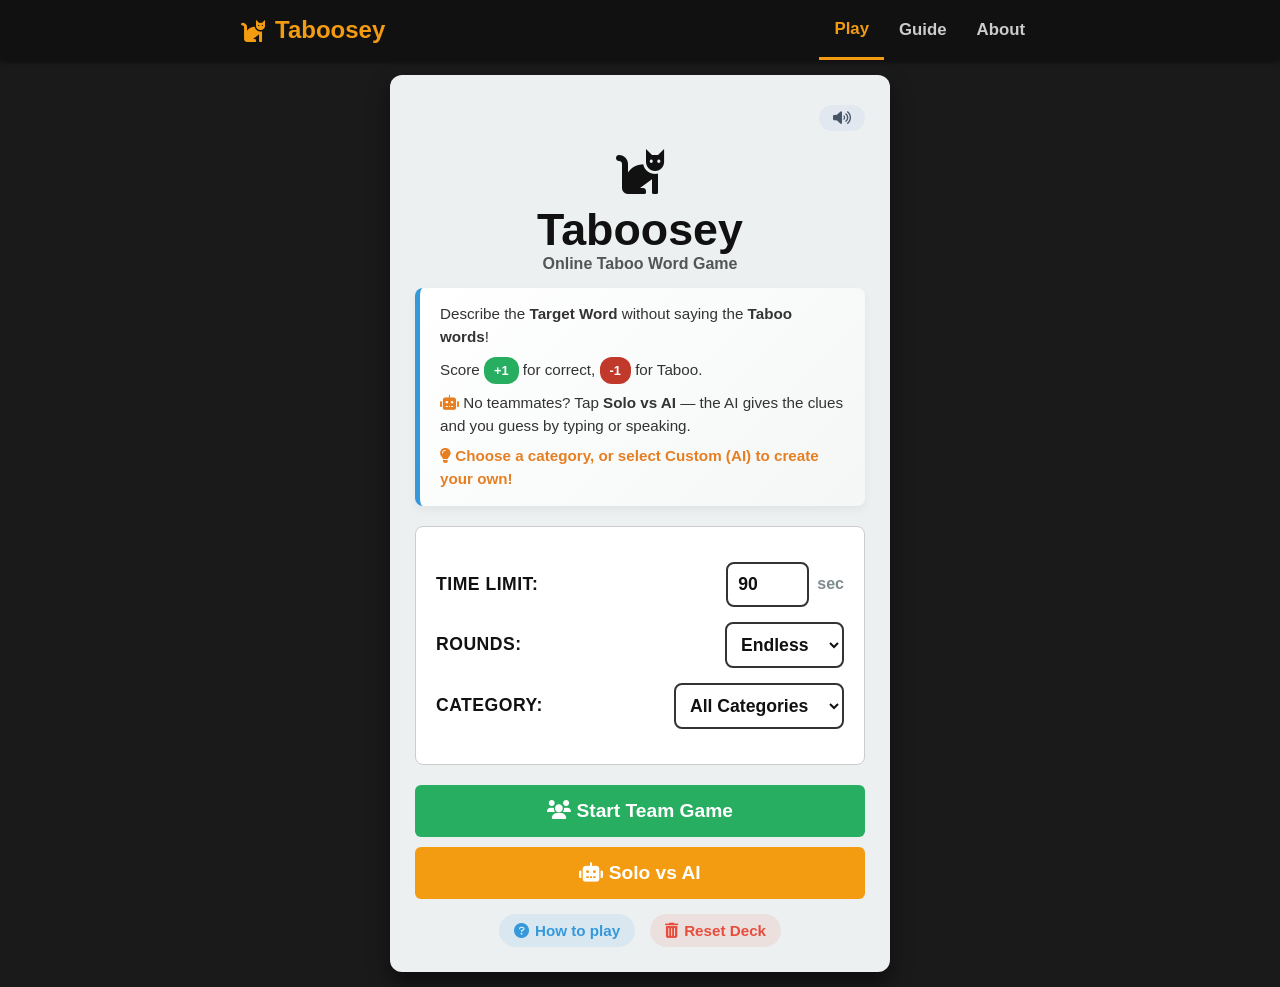
==== commit baa095b9: "Add files via upload" ====
--- a/index.html
+++ b/index.html
@@ -13,8 +13,8 @@
     <meta name="apple-mobile-web-app-status-bar-style" content="black-translucent">
     <meta name="apple-mobile-web-app-title" content="Taboosey">
 
-    <meta name="description" content="Describe the word without saying the Taboo words! Play instantly on your phone.">
-    
+    <meta name="description" content="Describe the word without saying the Taboo words! Play with friends, or go Solo vs AI — the AI gives the clues while you guess by typing or speaking. Play instantly on your phone.">
+
     <meta property="og:type" content="website">
     <meta property="og:url" content="https://taboosey.com/">
     <meta property="og:title" content="Taboosey: Online Taboo Word Game">
@@ -43,13 +43,15 @@
     }
     </script>
 
-    <!-- Google Analytics GA4 — replace G-XXXXXXXXXX with your Measurement ID -->
-    <script async src="https://www.googletagmanager.com/gtag/js?id=G-XXXXXXXXXX"></script>
+    <!-- Google Analytics GA4 -->
+    <script async src="https://www.googletagmanager.com/gtag/js?id=G-12813053FC"></script>
     <script>
       window.dataLayer = window.dataLayer || [];
       function gtag(){dataLayer.push(arguments);}
       gtag('js', new Date());
-      gtag('config', 'G-XXXXXXXXXX');
+      gtag('config', 'G-12813053FC');
+      // Tag app traffic so web vs. Android app is separable in reports
+      gtag('set', 'user_properties', { platform: (window.Capacitor ? 'android_app' : 'web') });
     </script>
 
     <meta name="google-adsense-account" content="ca-pub-7570484814519250">
@@ -112,6 +114,7 @@
                     <div class="brief-rules">
                         <p style="margin-top: 0; margin-bottom: 8px;">Describe the <strong>Target Word</strong> without saying the <strong>Taboo words</strong>!</p>
                         <p style="margin: 0; margin-bottom: 8px;">Score <span class="score-badge success">+1</span> for correct, <span class="score-badge danger">-1</span> for Taboo.</p>
+                        <p style="margin: 0; margin-bottom: 8px;"><i class="fas fa-robot" style="color:#e67e22;"></i> No teammates? Tap <strong>Solo vs AI</strong> — the AI gives the clues and you guess by typing or speaking.</p>
                         <p style="margin: 0; font-weight: bold; color: #e67e22;"><i class="fas fa-lightbulb"></i> Choose a category, or select Custom (AI) to create your own!</p>
                     </div>
                     
@@ -119,7 +122,7 @@
                         <div class="input-group">
                             <label class="stylish-label" for="time-limit">Time Limit:</label>
                             <div class="input-wrap">
-                                <input type="number" id="time-limit" value="60" min="10" max="120">
+                                <input type="number" id="time-limit" value="90" min="10" max="120">
                                 <span class="unit">sec</span>
                             </div>
                         </div>
@@ -159,8 +162,9 @@
                         </div>
                     </div>
 
-                    <button id="start-game-btn" class="btn-success btn-large">Start Game</button>
-                    
+                    <button id="start-game-btn" class="btn-success btn-large"><i class="fas fa-users"></i> Start Team Game</button>
+                    <button id="start-solo-btn" class="btn-warning btn-large" style="margin-top: 10px;"><i class="fas fa-robot"></i> Solo vs AI</button>
+
                     <div class="bottom-links-container">
                         <span class="how-to-play-link"><i class="fas fa-question-circle"></i> How to play</span>
                         <span id="clear-memory-link" class="reset-memory-link"><i class="fas fa-trash-alt"></i> Reset Deck</span>
@@ -205,7 +209,7 @@
                         <div class="settings-row">
                             <div class="setting-item">
                                 <label class="stylish-label" for="turn-time-limit">Time:</label>
-                                <input type="number" id="turn-time-limit" class="small-input" value="60" min="10" max="120">
+                                <input type="number" id="turn-time-limit" class="small-input" value="90" min="10" max="120">
                             </div>
                             <div class="setting-item">
                                 <label class="stylish-label" for="rounds-limit-turn">Rounds:</label>
@@ -251,7 +255,7 @@
                 <div id="game-screen" class="screen">
                     <div class="header">
                         <div class="timer-wrap">
-                            <span id="timer-display">60</span>s <span id="paused-indicator" style="display: none; color: #f39c12; font-style: italic; font-weight: normal;">(paused)</span>
+                            <span id="timer-display">90</span>s <span id="paused-indicator" style="display: none; color: #f39c12; font-style: italic; font-weight: normal;">(paused)</span>
                         </div>
                         <div class="score-wrap">
                             Score: <span id="current-round-score">0</span>
@@ -322,11 +326,89 @@
                     </div>
                 </div>
 
+                <div id="solo-game-screen" class="screen">
+                    <div class="header">
+                        <div class="timer-wrap">
+                            <span id="solo-timer-display">90</span>s <span id="solo-paused-indicator" style="display: none; color: #f39c12; font-style: italic; font-weight: normal;">(paused)</span><span id="solo-typing-indicator" style="display: none; color: #3498db; font-style: italic; font-weight: normal;">(typing…)</span>
+                        </div>
+                        <div class="score-wrap">
+                            Score: <span id="solo-round-score">0</span>
+                        </div>
+                    </div>
+                    <div id="solo-timer-bar-wrap"><div id="solo-timer-bar"></div></div>
+
+                    <div id="solo-played-strip" class="solo-played-strip"></div>
+
+                    <div class="solo-active-card">
+                        <div id="solo-card-meta" class="solo-card-meta">???</div>
+
+                        <div id="solo-clue-feed" class="solo-clue-feed"></div>
+
+                        <div id="solo-thinking" class="solo-thinking" style="display: none;">
+                            <i class="fas fa-spinner fa-spin"></i> AI is thinking&hellip;
+                        </div>
+
+                        <form id="solo-guess-form" class="solo-guess-form" autocomplete="off">
+                            <input type="text" id="solo-guess-input" placeholder="Type your guess..." autocomplete="off" autocapitalize="off" spellcheck="false">
+                            <button type="button" id="solo-mic-btn" class="solo-mic-btn" title="Speak your guess" aria-label="Speak your guess" style="display:none;"><i class="fas fa-microphone"></i></button>
+                            <button type="submit" id="solo-guess-btn" class="btn-success">Guess</button>
+                        </form>
+                        <label id="pause-on-type-label" class="pause-on-type-label">
+                            <input type="checkbox" id="pause-on-type-checkbox"><span>Pause timer while typing</span>
+                        </label>
+                        <label id="speak-clues-label" class="speak-clues-label">
+                            <input type="checkbox" id="speak-clues-checkbox"><span>🔊 Speak clues aloud</span>
+                        </label>
+                        <div id="speak-rate-row" class="speak-rate-row" style="display:none;">
+                            <span>Speed</span>
+                            <input type="range" id="speak-rate-slider" min="0.5" max="1.8" step="0.1" value="1">
+                            <span id="speak-rate-value">1.0×</span>
+                        </div>
+                        <div id="tts-echo-hint" class="tts-echo-hint" style="display:none;">🎧 Tip: use headphones so the mic doesn't hear the spoken clues.</div>
+                    </div>
+
+                    <div class="utility-controls">
+                        <button id="solo-pause-btn" class="btn-warning">Pause</button>
+                        <button id="solo-skip-btn" class="btn-secondary">Skip</button>
+                        <button id="solo-end-round-btn" class="btn-danger">End Round</button>
+                    </div>
+                </div>
+
+                <div id="solo-gameover-screen" class="screen">
+                    <div class="gameover-winner" id="solo-go-summary"></div>
+                    <div class="stats-panel">
+                        <div class="team-totals" style="justify-content: center;">
+                            <div class="team-stat">
+                                <h3>Final Score</h3>
+                                <span id="solo-go-final-score" class="big-score t1-score">0</span>
+                            </div>
+                        </div>
+                        <p id="solo-go-meta" class="go-category-label"></p>
+                        <div class="history-section">
+                            <h3>Round History</h3>
+                            <div class="history-grid-header solo-grid-header">
+                                <span class="hg-round">Round</span>
+                                <span>Score</span>
+                                <span>Cards</span>
+                                <span class="hg-details"></span>
+                            </div>
+                            <div class="history-container">
+                                <ul id="solo-go-history-list"></ul>
+                            </div>
+                        </div>
+                    </div>
+                    <div class="action-row" style="margin-top: 15px;">
+                        <button id="solo-play-again-btn" class="btn-success">Play Again</button>
+                        <button id="solo-new-game-btn" class="btn-warning">New Game</button>
+                    </div>
+                </div>
+
                 <!-- Modals -->
                 <div id="rules-modal" class="modal">
                     <div class="modal-content">
                         <span class="close-btn" id="close-rules-btn">&times;</span>
                         <h2><i class="fas fa-book-open"></i> How to Play</h2>
+                        <p style="margin: 0 0 6px 0; font-weight: bold; color: #e67e22;"><i class="fas fa-users"></i> Team Game</p>
                         <ul class="aesthetic-list">
                             <li>Divide into two teams.</li>
                             <li>One player acts as the clue-giver. They must describe the <strong>Target Word</strong> to their team without using any of the <strong>Taboo words</strong> below it.</li>
@@ -335,6 +417,14 @@
                             <li><span class="score-badge secondary">0 points</span> to skip a hard word.</li>
                             <li>When time runs out, pass the device to the other team!</li>
                         </ul>
+                        <p style="margin: 16px 0 6px 0; font-weight: bold; color: #e67e22;"><i class="fas fa-robot"></i> Solo vs AI</p>
+                        <ul class="aesthetic-list">
+                            <li>Play on your own — the <strong>AI is the clue-giver</strong> and you're the guesser.</li>
+                            <li>The AI reveals progressive clues for a hidden word. The card shows the word shape (each blank fills in as you get a word right).</li>
+                            <li><strong>Type your guess</strong>, or tap the <i class="fas fa-microphone"></i> mic to <strong>speak</strong> it. Type or say <em>"skip"</em> to move on.</li>
+                            <li>Turn on <strong>🔊 Speak clues aloud</strong> to have the AI read each clue (adjustable speed).</li>
+                            <li>Score <span class="score-badge success">+1</span> per word solved before the timer runs out.</li>
+                        </ul>
                     </div>
                 </div>
 
@@ -355,6 +445,16 @@
                     </div>
                 </div>
 
+                <div id="solo-card-modal" class="modal">
+                    <div class="modal-content" style="max-width: 450px;">
+                        <span class="close-btn" id="close-solo-card-btn">&times;</span>
+                        <h2 id="solo-card-modal-title"><i class="fas fa-id-card"></i> Card</h2>
+                        <p id="solo-card-modal-status" style="text-align: center; margin: 5px 0 12px 0; font-size: 0.95rem;"></p>
+                        <p id="solo-card-modal-taboo" style="font-size: 0.85rem; color: #666; margin: 0 0 12px 0;"></p>
+                        <div id="solo-card-modal-transcript" class="solo-clue-feed" style="max-height: 60vh;"></div>
+                    </div>
+                </div>
+
                 <div id="custom-alert-modal" class="modal">
                     <div class="modal-content" style="max-width: 320px; text-align: center;">
                         <h2 id="custom-alert-title" style="border: none; padding-bottom: 0; margin-bottom: 10px;">Notice</h2>
@@ -371,6 +471,7 @@
     </main>
 
     <script src="words.js"></script>
+    <script src="clues.js"></script>
     <script src="script.js"></script>
 </body>
 </html>
--- a/style.css
+++ b/style.css
@@ -213,7 +213,7 @@
 
 .history-section h3 { margin: 0 0 10px 0; color: #7f8c8d; font-size: 1.1rem; }
 .history-grid-header, .history-item { display: grid; grid-template-columns: 1fr 40px 20px 40px 40px; align-items: center; }
-.history-grid-header { padding: 0 15px 5px 15px; font-size: 0.8rem; color: #7f8c8d; font-weight: bold; text-transform: uppercase; }
+.history-grid-header { padding: 0 25px 5px 25px; font-size: 0.8rem; color: #7f8c8d; font-weight: bold; text-transform: uppercase; }
 .hg-round { text-align: left; }
 .hg-t1, .hg-t2, .hg-blank { text-align: center; }
 .history-container { max-height: 120px; overflow-y: auto; background: #f9f9f9; border-radius: 6px; padding: 8px; border: 1px solid #e0e0e0; }
@@ -332,6 +332,289 @@
     transition: width 0.9s linear, background-color 0.3s;
 }
 #timer-bar.danger { background: #e74c3c; }
+
+/* === SOLO MODE === */
+
+/* Solo timer bar (mirrors main timer bar) */
+#solo-timer-bar-wrap {
+    background: #ddd;
+    border-radius: 4px;
+    height: 6px;
+    margin-bottom: 10px;
+    overflow: hidden;
+}
+#solo-timer-bar {
+    background: #f39c12;
+    height: 100%;
+    border-radius: 4px;
+    width: 100%;
+    transition: width 0.9s linear, background-color 0.3s;
+}
+#solo-timer-bar.danger { background: #e74c3c; }
+
+/* Played-card chip carousel */
+.solo-played-strip {
+    display: flex;
+    gap: 6px;
+    overflow-x: auto;
+    padding: 6px 4px;
+    margin-bottom: 8px;
+    min-height: 0;
+    scrollbar-width: thin;
+}
+.solo-played-strip:empty { display: none; }
+.solo-played-chip {
+    flex-shrink: 0;
+    background: #fff;
+    border: 1px solid #ccc;
+    border-radius: 14px;
+    padding: 4px 11px;
+    font-size: 0.82rem;
+    cursor: pointer;
+    white-space: nowrap;
+    display: flex;
+    align-items: center;
+    gap: 6px;
+    transition: transform 0.15s, box-shadow 0.15s;
+}
+.solo-played-chip:hover { transform: translateY(-1px); box-shadow: 0 2px 6px rgba(0,0,0,0.15); }
+.solo-played-chip.status-correct { border-color: #27ae60; background: #eafaf1; color: #1e6e3b; }
+.solo-played-chip.status-skipped { border-color: #95a5a6; background: #f4f6f6; color: #6b7878; }
+
+/* Active card area */
+.solo-active-card {
+    background: #fff;
+    border-radius: 10px;
+    padding: 14px;
+    margin-bottom: 12px;
+    border: 2px solid #111;
+    text-align: left;
+}
+.solo-card-meta {
+    text-align: center;
+    font-size: 1.1rem;
+    letter-spacing: normal;
+    color: #555;
+    padding: 6px 0 12px 0;
+    border-bottom: 1px dashed #ccc;
+    margin-bottom: 10px;
+    line-height: 2;
+}
+.solo-card-meta .shape-hint { display: block; font-size: 0.75rem; color: #888; letter-spacing: 0.5px; margin-top: 4px; font-family: 'Segoe UI', Tahoma, sans-serif; }
+.word-blank {
+    display: inline-block;
+    width: 48px;
+    border-bottom: 2.5px solid #555;
+    margin: 0 5px;
+    vertical-align: baseline;
+}
+.word-revealed {
+    display: inline-block;
+    min-width: 32px;
+    padding: 0 4px;
+    margin: 0 5px;
+    border-bottom: 2.5px solid #27ae60;
+    color: #27ae60;
+    font-weight: 600;
+    vertical-align: baseline;
+    text-transform: capitalize;
+}
+
+/* Clue/guess feed (scrollable) */
+.solo-clue-feed {
+    max-height: 240px;
+    min-height: 80px;
+    overflow-y: auto;
+    padding: 4px 2px;
+    margin-bottom: 10px;
+    font-size: 0.92rem;
+    line-height: 1.45;
+}
+.solo-feed-entry {
+    margin: 6px 0;
+    display: flex;
+}
+.solo-feed-entry.clue { justify-content: flex-start; }
+.solo-feed-entry.guess { justify-content: flex-end; }
+.solo-feed-entry.feedback { justify-content: center; }
+.solo-bubble {
+    max-width: 80%;
+    padding: 7px 11px;
+    border-radius: 14px;
+    word-wrap: break-word;
+}
+.solo-bubble.clue {
+    background: #fdebd0;
+    border: 1px solid #f5cba7;
+    color: #784212;
+    border-bottom-left-radius: 4px;
+}
+.solo-bubble.guess {
+    background: #d6eaf8;
+    border: 1px solid #aed6f1;
+    color: #1a5276;
+    border-bottom-right-radius: 4px;
+}
+.solo-bubble.feedback {
+    background: transparent;
+    color: #7f8c8d;
+    font-style: italic;
+    font-size: 0.86rem;
+    text-align: center;
+    padding: 3px 11px;
+}
+
+/* Redacted taboo */
+.redacted-taboo {
+    background: #111;
+    color: #111;
+    border-radius: 2px;
+    padding: 0 4px;
+    font-family: monospace;
+    user-select: none;
+    letter-spacing: 0;
+}
+
+/* Thinking indicator */
+.solo-thinking {
+    color: #888;
+    font-style: italic;
+    font-size: 0.88rem;
+    padding: 4px 12px;
+    text-align: center;
+}
+
+/* Guess input form */
+.solo-guess-form {
+    display: flex;
+    gap: 6px;
+    margin-top: 8px;
+}
+.solo-guess-form input {
+    flex: 1;
+    padding: 10px 12px;
+    font-size: 1rem;
+    border: 2px solid #ccc;
+    border-radius: 8px;
+    font-family: inherit;
+}
+.solo-guess-form input:focus {
+    border-color: #f39c12;
+    outline: none;
+}
+.solo-guess-form button {
+    padding: 10px 18px;
+    border: none;
+    border-radius: 8px;
+    color: #fff;
+    font-weight: bold;
+    cursor: pointer;
+}
+
+.pause-on-type-label {
+    display: flex;
+    align-items: center;
+    gap: 5px;
+    margin-top: 6px;
+    font-size: 0.75rem;
+    color: #999;
+    cursor: pointer;
+    user-select: none;
+}
+.pause-on-type-label input[type="checkbox"] {
+    accent-color: #f39c12;
+    width: 12px;
+    height: 12px;
+    cursor: pointer;
+    flex-shrink: 0;
+}
+.pause-on-type-label:hover { color: #666; }
+
+.speak-clues-label {
+    display: flex;
+    align-items: center;
+    gap: 5px;
+    margin-top: 4px;
+    font-size: 0.75rem;
+    color: #999;
+    cursor: pointer;
+    user-select: none;
+}
+.speak-clues-label input[type="checkbox"] {
+    accent-color: #f39c12;
+    width: 12px;
+    height: 12px;
+    cursor: pointer;
+    flex-shrink: 0;
+}
+.speak-clues-label:hover { color: #666; }
+.speak-rate-row {
+    display: flex;
+    align-items: center;
+    gap: 8px;
+    margin-top: 4px;
+    padding-left: 18px;
+    font-size: 0.72rem;
+    color: #999;
+}
+.speak-rate-row input[type="range"] {
+    flex: 1;
+    max-width: 160px;
+    accent-color: #f39c12;
+    cursor: pointer;
+}
+.speak-rate-row #speak-rate-value {
+    min-width: 34px;
+    text-align: right;
+    font-variant-numeric: tabular-nums;
+}
+.tts-echo-hint {
+    font-size: 0.7rem;
+    color: #aaa;
+    margin-top: 4px;
+    padding-left: 18px;
+}
+
+/* Voice mode mic toggle (Solo vs AI) */
+.solo-mic-btn {
+    flex-shrink: 0;
+    width: 44px;
+    padding: 0;
+    border: none;
+    border-radius: 8px;
+    background: #7f8c8d;
+    color: #fff;
+    font-size: 1.05rem;
+    cursor: pointer;
+    display: flex;
+    align-items: center;
+    justify-content: center;
+    transition: background 0.2s;
+}
+.solo-mic-btn:hover { background: #95a5a6; }
+.solo-mic-btn.listening {
+    background: #e74c3c;
+    animation: solo-mic-pulse 1.2s ease-in-out infinite;
+}
+@keyframes solo-mic-pulse {
+    0%   { box-shadow: 0 0 0 0 rgba(231, 76, 60, 0.6); }
+    70%  { box-shadow: 0 0 0 8px rgba(231, 76, 60, 0); }
+    100% { box-shadow: 0 0 0 0 rgba(231, 76, 60, 0); }
+}
+
+/* Solo-mode adaptations to turn-screen */
+.solo-mode-active .team-totals { justify-content: center; }
+.solo-mode-active .team-stat:nth-child(2) { display: none; }
+.solo-mode-active .history-grid-header .hg-blank,
+.solo-mode-active .history-grid-header .hg-t2,
+.solo-mode-active .history-container .hg-blank,
+.solo-mode-active .history-container .hg-t2 { display: none; }
+.solo-mode-active .history-grid-header { grid-template-columns: 70px 1fr 50px; }
+.solo-mode-active .history-item { grid-template-columns: 70px 1fr 50px; }
+
+/* Solo gameover grid */
+.solo-grid-header { display: grid; grid-template-columns: 60px 1fr 60px 50px; }
+#solo-go-history-list .history-item { display: grid; grid-template-columns: 60px 1fr 60px 50px; }
 
 /* === KEYBOARD LEGEND === */
 #keyboard-legend {
@@ -383,6 +666,7 @@
     .team-totals { padding-bottom: 10px; margin-bottom: 10px; }
     .big-score { font-size: 2.2rem; }
     .history-container { max-height: 80px; padding: 5px; }
+    .history-grid-header { padding: 0 17px 5px 17px; }
     .history-item { padding: 5px 10px; margin-bottom: 4px; }
     .hist-round { font-size: 0.85rem; }
     .hist-score { font-size: 0.95rem; }
